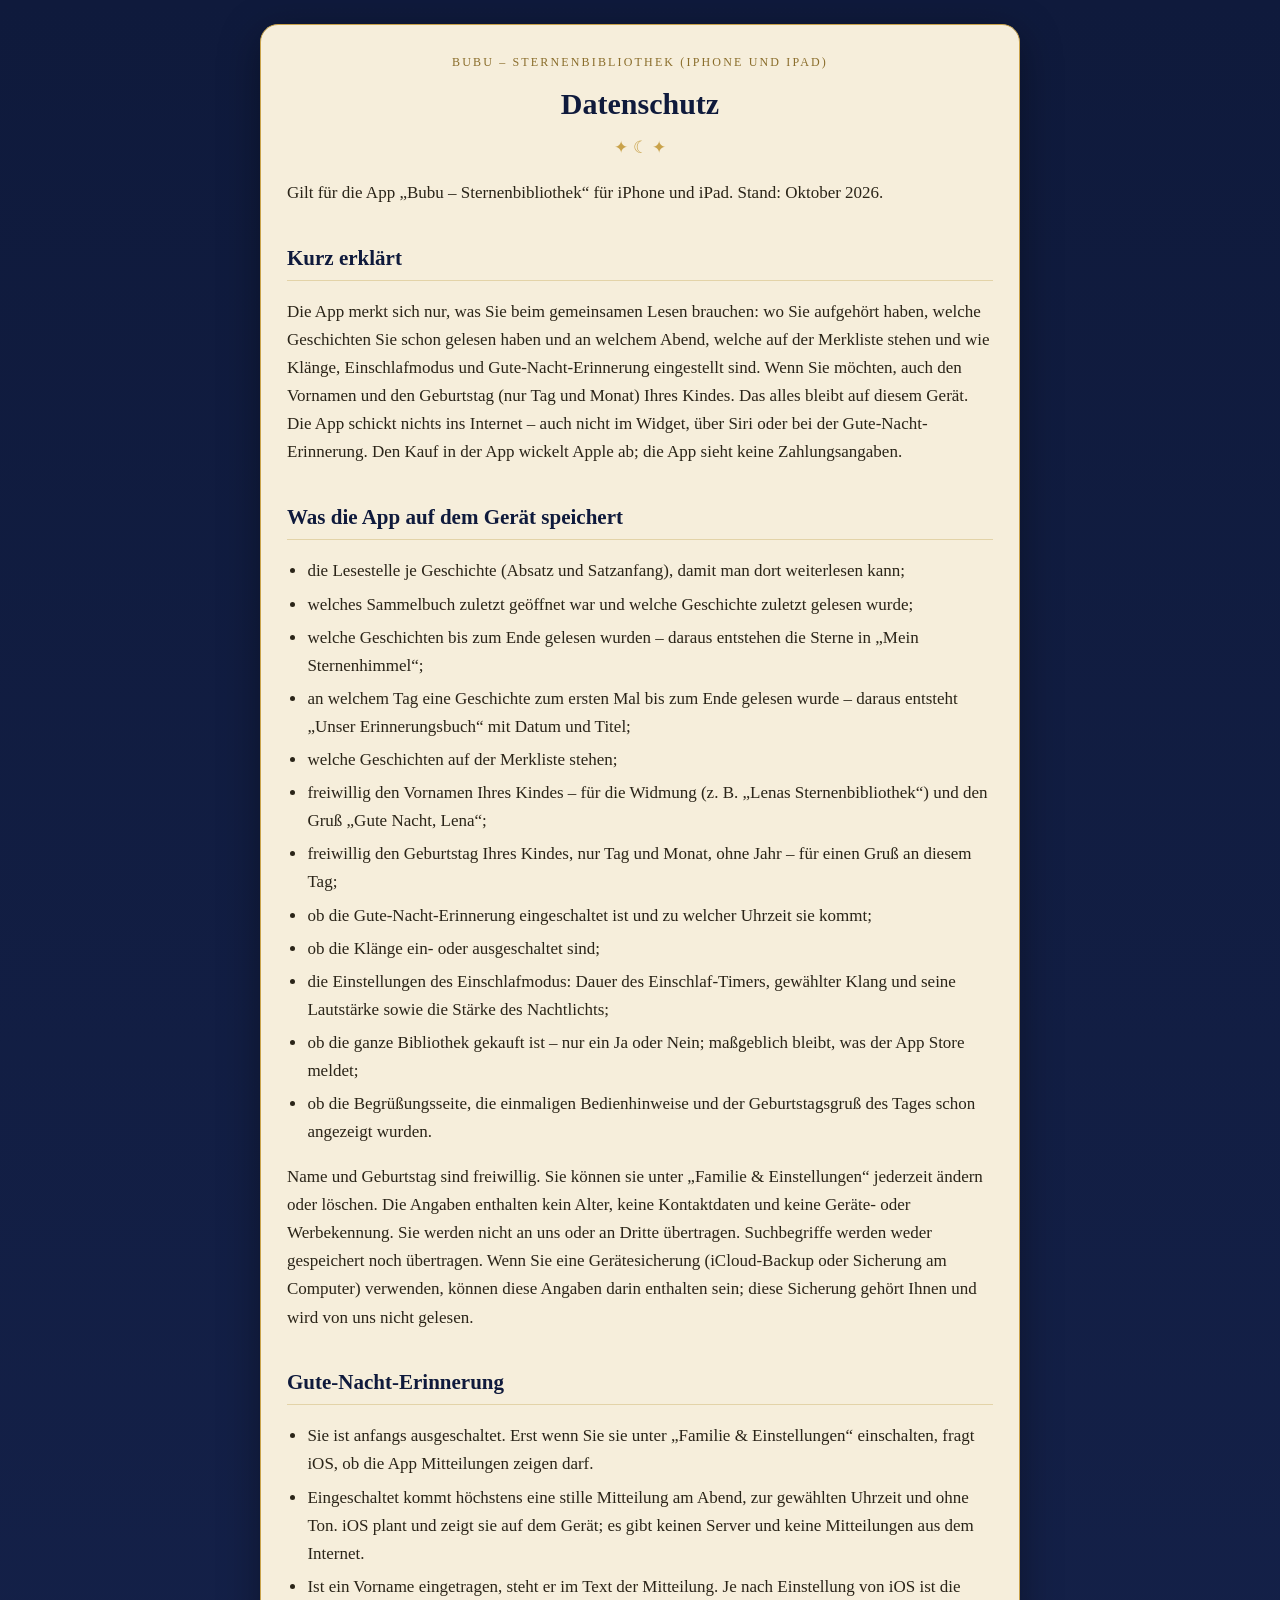
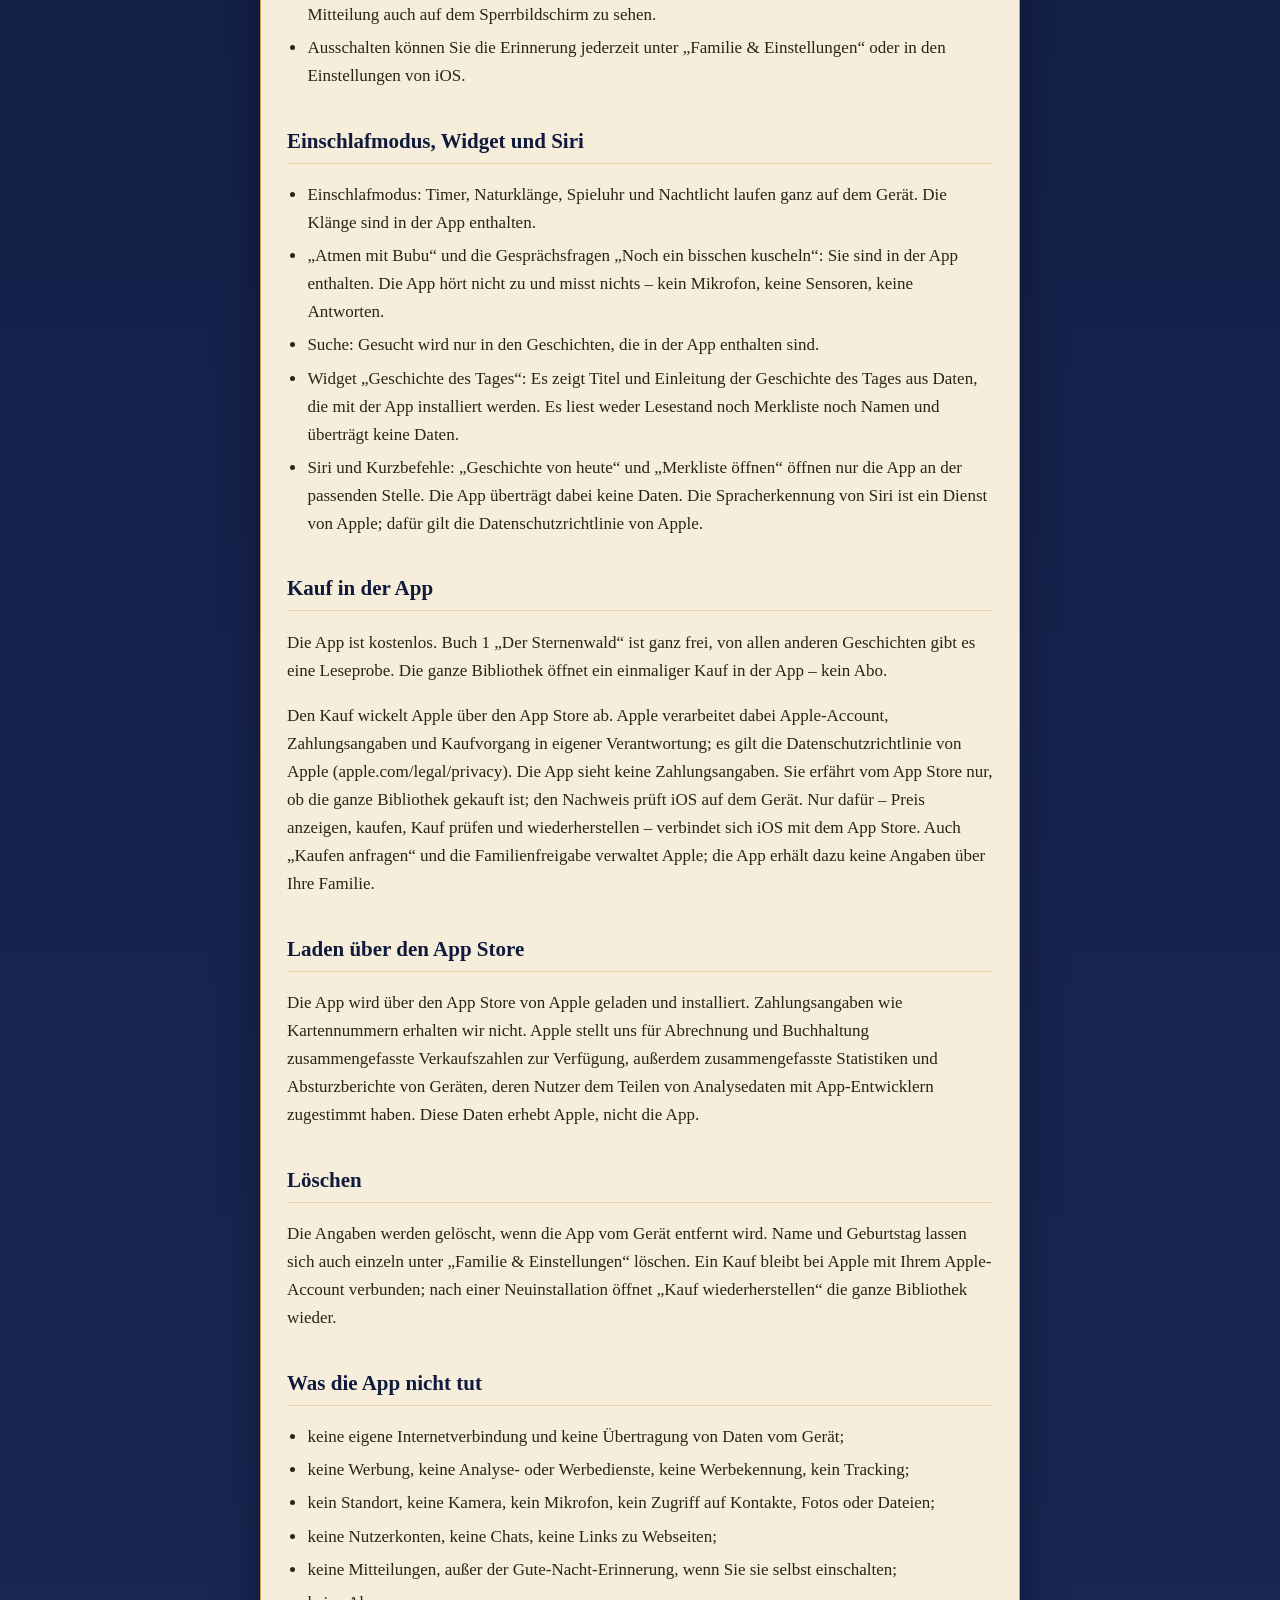
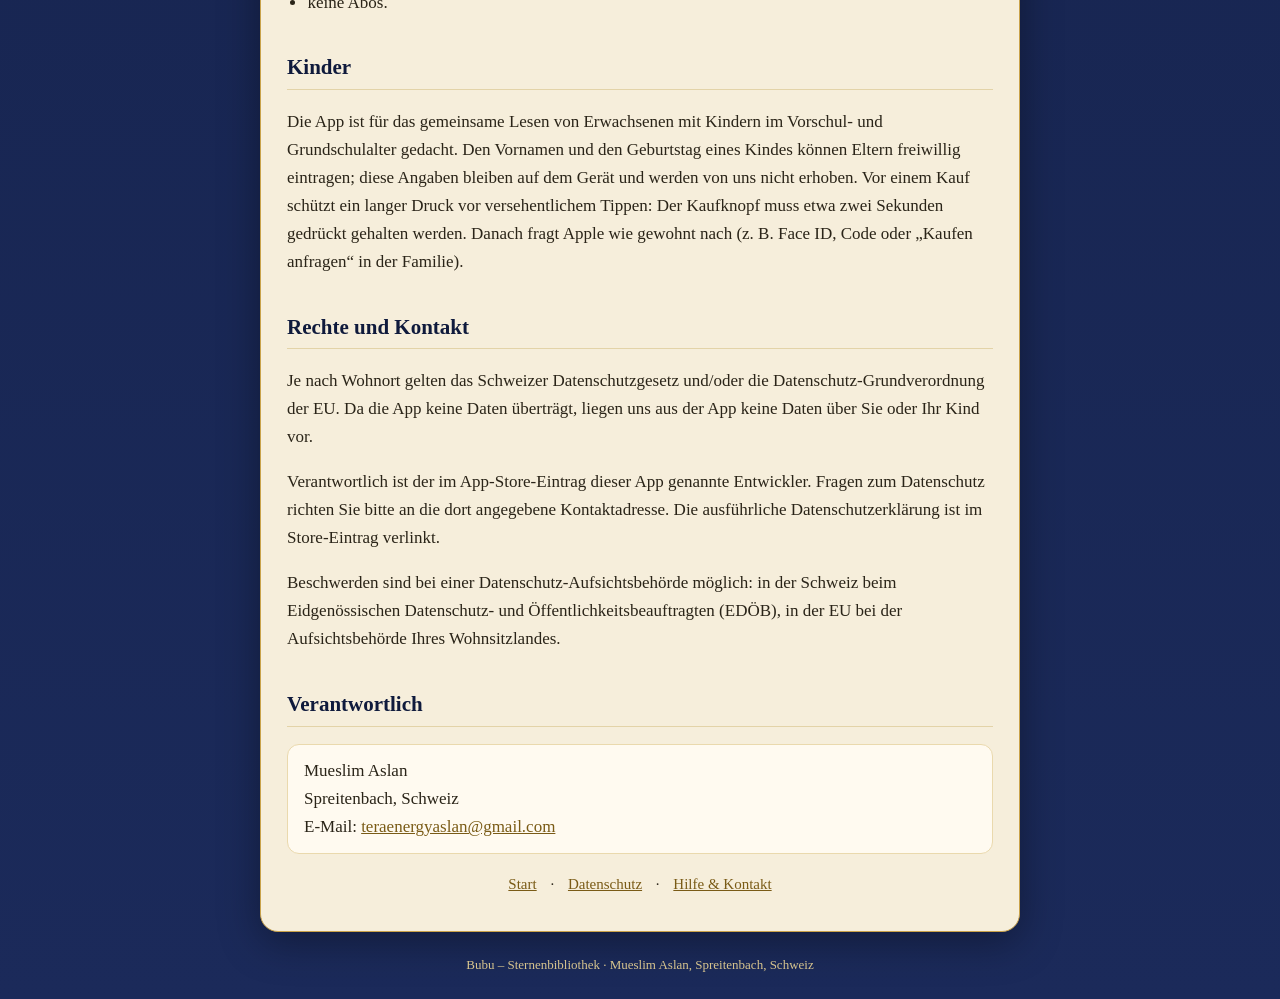
==== datenschutz.html @ 927ec8c0 "Webseite: Start, Datenschutz, Hilfe & Kontakt Co-Authored-By: Claude Opus 5.5 <noreply@anthropic.com" ====
<!doctype html>
<html lang="de"><head><meta charset="utf-8"><meta name="viewport" content="width=device-width,initial-scale=1">
<title>Datenschutz – Bubu – Sternenbibliothek</title><link rel="stylesheet" href="stil.css"></head>
<body><main><header><div class="ober">Bubu – Sternenbibliothek (iPhone und iPad)</div><h1>Datenschutz</h1><div class="stern">✦ ☾ ✦</div></header>
<p>Gilt für die App „Bubu – Sternenbibliothek“ für iPhone und iPad. Stand: Oktober 2026.</p>
<h2>Kurz erklärt</h2>
<p>Die App merkt sich nur, was Sie beim gemeinsamen Lesen brauchen: wo Sie aufgehört haben, welche Geschichten Sie schon gelesen haben und an welchem Abend, welche auf der Merkliste stehen und wie Klänge, Einschlafmodus und Gute-Nacht-Erinnerung eingestellt sind. Wenn Sie möchten, auch den Vornamen und den Geburtstag (nur Tag und Monat) Ihres Kindes. Das alles bleibt auf diesem Gerät. Die App schickt nichts ins Internet – auch nicht im Widget, über Siri oder bei der Gute-Nacht-Erinnerung. Den Kauf in der App wickelt Apple ab; die App sieht keine Zahlungsangaben.</p>
<h2>Was die App auf dem Gerät speichert</h2>
<ul>
<li>die Lesestelle je Geschichte (Absatz und Satzanfang), damit man dort weiterlesen kann;</li>
<li>welches Sammelbuch zuletzt geöffnet war und welche Geschichte zuletzt gelesen wurde;</li>
<li>welche Geschichten bis zum Ende gelesen wurden – daraus entstehen die Sterne in „Mein Sternenhimmel“;</li>
<li>an welchem Tag eine Geschichte zum ersten Mal bis zum Ende gelesen wurde – daraus entsteht „Unser Erinnerungsbuch“ mit Datum und Titel;</li>
<li>welche Geschichten auf der Merkliste stehen;</li>
<li>freiwillig den Vornamen Ihres Kindes – für die Widmung (z. B. „Lenas Sternenbibliothek“) und den Gruß „Gute Nacht, Lena“;</li>
<li>freiwillig den Geburtstag Ihres Kindes, nur Tag und Monat, ohne Jahr – für einen Gruß an diesem Tag;</li>
<li>ob die Gute-Nacht-Erinnerung eingeschaltet ist und zu welcher Uhrzeit sie kommt;</li>
<li>ob die Klänge ein- oder ausgeschaltet sind;</li>
<li>die Einstellungen des Einschlafmodus: Dauer des Einschlaf-Timers, gewählter Klang und seine Lautstärke sowie die Stärke des Nachtlichts;</li>
<li>ob die ganze Bibliothek gekauft ist – nur ein Ja oder Nein; maßgeblich bleibt, was der App Store meldet;</li>
<li>ob die Begrüßungsseite, die einmaligen Bedienhinweise und der Geburtstagsgruß des Tages schon angezeigt wurden.</li>
</ul>
<p>Name und Geburtstag sind freiwillig. Sie können sie unter „Familie &amp; Einstellungen“ jederzeit ändern oder löschen. Die Angaben enthalten kein Alter, keine Kontaktdaten und keine Geräte- oder Werbekennung. Sie werden nicht an uns oder an Dritte übertragen. Suchbegriffe werden weder gespeichert noch übertragen. Wenn Sie eine Gerätesicherung (iCloud-Backup oder Sicherung am Computer) verwenden, können diese Angaben darin enthalten sein; diese Sicherung gehört Ihnen und wird von uns nicht gelesen.</p>
<h2>Gute-Nacht-Erinnerung</h2>
<ul>
<li>Sie ist anfangs ausgeschaltet. Erst wenn Sie sie unter „Familie &amp; Einstellungen“ einschalten, fragt iOS, ob die App Mitteilungen zeigen darf.</li>
<li>Eingeschaltet kommt höchstens eine stille Mitteilung am Abend, zur gewählten Uhrzeit und ohne Ton. iOS plant und zeigt sie auf dem Gerät; es gibt keinen Server und keine Mitteilungen aus dem Internet.</li>
<li>Ist ein Vorname eingetragen, steht er im Text der Mitteilung. Je nach Einstellung von iOS ist die Mitteilung auch auf dem Sperrbildschirm zu sehen.</li>
<li>Ausschalten können Sie die Erinnerung jederzeit unter „Familie &amp; Einstellungen“ oder in den Einstellungen von iOS.</li>
</ul>
<h2>Einschlafmodus, Widget und Siri</h2>
<ul>
<li>Einschlafmodus: Timer, Naturklänge, Spieluhr und Nachtlicht laufen ganz auf dem Gerät. Die Klänge sind in der App enthalten.</li>
<li>„Atmen mit Bubu“ und die Gesprächsfragen „Noch ein bisschen kuscheln“: Sie sind in der App enthalten. Die App hört nicht zu und misst nichts – kein Mikrofon, keine Sensoren, keine Antworten.</li>
<li>Suche: Gesucht wird nur in den Geschichten, die in der App enthalten sind.</li>
<li>Widget „Geschichte des Tages“: Es zeigt Titel und Einleitung der Geschichte des Tages aus Daten, die mit der App installiert werden. Es liest weder Lesestand noch Merkliste noch Namen und überträgt keine Daten.</li>
<li>Siri und Kurzbefehle: „Geschichte von heute“ und „Merkliste öffnen“ öffnen nur die App an der passenden Stelle. Die App überträgt dabei keine Daten. Die Spracherkennung von Siri ist ein Dienst von Apple; dafür gilt die Datenschutzrichtlinie von Apple.</li>
</ul>
<h2>Kauf in der App</h2>
<p>Die App ist kostenlos. Buch 1 „Der Sternenwald“ ist ganz frei, von allen anderen Geschichten gibt es eine Leseprobe. Die ganze Bibliothek öffnet ein einmaliger Kauf in der App – kein Abo.</p>
<p>Den Kauf wickelt Apple über den App Store ab. Apple verarbeitet dabei Apple-Account, Zahlungsangaben und Kaufvorgang in eigener Verantwortung; es gilt die Datenschutzrichtlinie von Apple (apple.com/legal/privacy). Die App sieht keine Zahlungsangaben. Sie erfährt vom App Store nur, ob die ganze Bibliothek gekauft ist; den Nachweis prüft iOS auf dem Gerät. Nur dafür – Preis anzeigen, kaufen, Kauf prüfen und wiederherstellen – verbindet sich iOS mit dem App Store. Auch „Kaufen anfragen“ und die Familienfreigabe verwaltet Apple; die App erhält dazu keine Angaben über Ihre Familie.</p>
<h2>Laden über den App Store</h2>
<p>Die App wird über den App Store von Apple geladen und installiert. Zahlungsangaben wie Kartennummern erhalten wir nicht. Apple stellt uns für Abrechnung und Buchhaltung zusammengefasste Verkaufszahlen zur Verfügung, außerdem zusammengefasste Statistiken und Absturzberichte von Geräten, deren Nutzer dem Teilen von Analysedaten mit App-Entwicklern zugestimmt haben. Diese Daten erhebt Apple, nicht die App.</p>
<h2>Löschen</h2>
<p>Die Angaben werden gelöscht, wenn die App vom Gerät entfernt wird. Name und Geburtstag lassen sich auch einzeln unter „Familie &amp; Einstellungen“ löschen. Ein Kauf bleibt bei Apple mit Ihrem Apple-Account verbunden; nach einer Neuinstallation öffnet „Kauf wiederherstellen“ die ganze Bibliothek wieder.</p>
<h2>Was die App nicht tut</h2>
<ul>
<li>keine eigene Internetverbindung und keine Übertragung von Daten vom Gerät;</li>
<li>keine Werbung, keine Analyse- oder Werbedienste, keine Werbekennung, kein Tracking;</li>
<li>kein Standort, keine Kamera, kein Mikrofon, kein Zugriff auf Kontakte, Fotos oder Dateien;</li>
<li>keine Nutzerkonten, keine Chats, keine Links zu Webseiten;</li>
<li>keine Mitteilungen, außer der Gute-Nacht-Erinnerung, wenn Sie sie selbst einschalten;</li>
<li>keine Abos.</li>
</ul>
<h2>Kinder</h2>
<p>Die App ist für das gemeinsame Lesen von Erwachsenen mit Kindern im Vorschul- und Grundschulalter gedacht. Den Vornamen und den Geburtstag eines Kindes können Eltern freiwillig eintragen; diese Angaben bleiben auf dem Gerät und werden von uns nicht erhoben. Vor einem Kauf schützt ein langer Druck vor versehentlichem Tippen: Der Kaufknopf muss etwa zwei Sekunden gedrückt gehalten werden. Danach fragt Apple wie gewohnt nach (z. B. Face ID, Code oder „Kaufen anfragen“ in der Familie).</p>
<h2>Rechte und Kontakt</h2>
<p>Je nach Wohnort gelten das Schweizer Datenschutzgesetz und/oder die Datenschutz-Grundverordnung der EU. Da die App keine Daten überträgt, liegen uns aus der App keine Daten über Sie oder Ihr Kind vor.</p>
<p>Verantwortlich ist der im App-Store-Eintrag dieser App genannte Entwickler. Fragen zum Datenschutz richten Sie bitte an die dort angegebene Kontaktadresse. Die ausführliche Datenschutzerklärung ist im Store-Eintrag verlinkt.</p>
<p>Beschwerden sind bei einer Datenschutz-Aufsichtsbehörde möglich: in der Schweiz beim Eidgenössischen Datenschutz- und Öffentlichkeitsbeauftragten (EDÖB), in der EU bei der Aufsichtsbehörde Ihres Wohnsitzlandes.</p>
<h2>Verantwortlich</h2><div class="karte">Mueslim Aslan<br>Spreitenbach, Schweiz<br>E-Mail: <a href="mailto:teraenergyaslan@gmail.com">teraenergyaslan@gmail.com</a></div>
<nav><a href="index.html">Start</a> · <a href="datenschutz.html">Datenschutz</a> · <a href="hilfe.html">Hilfe &amp; Kontakt</a></nav></main><footer>Bubu – Sternenbibliothek · Mueslim Aslan, Spreitenbach, Schweiz</footer></body></html>
---- stil.css ----
:root{--nacht:#0f1a3c;--nacht2:#1b2a5a;--gold:#c9a24a;--pergament:#f6eedb;--tinte:#2a2418}
*{box-sizing:border-box}body{margin:0;background:linear-gradient(#0f1a3c,#1b2a5a);color:var(--tinte);font:17px/1.65 Georgia,"Times New Roman",serif;padding:24px 16px}
main{max-width:760px;margin:0 auto;background:var(--pergament);border:1px solid var(--gold);border-radius:18px;padding:28px 26px;box-shadow:0 10px 40px rgba(0,0,0,.35)}
header{text-align:center;margin-bottom:8px}header .ober{letter-spacing:.18em;font-size:12px;color:#8a6d2b;text-transform:uppercase}
h1{font-size:30px;margin:.2em 0 .1em;color:var(--nacht)}h2{font-size:21px;color:var(--nacht);margin-top:1.6em;border-bottom:1px solid #e3d3a8;padding-bottom:.2em}
a{color:#7a5b16}nav{text-align:center;margin:18px 0 6px;font-size:15px}nav a{margin:0 10px}
.stern{text-align:center;color:var(--gold);margin:6px 0 14px}footer{text-align:center;color:#d8c58f;font-size:13px;margin-top:22px}
ul{padding-left:1.2em}li{margin:.3em 0}.karte{background:#fffaf0;border:1px solid #ead9ad;border-radius:12px;padding:12px 16px;margin:12px 0}
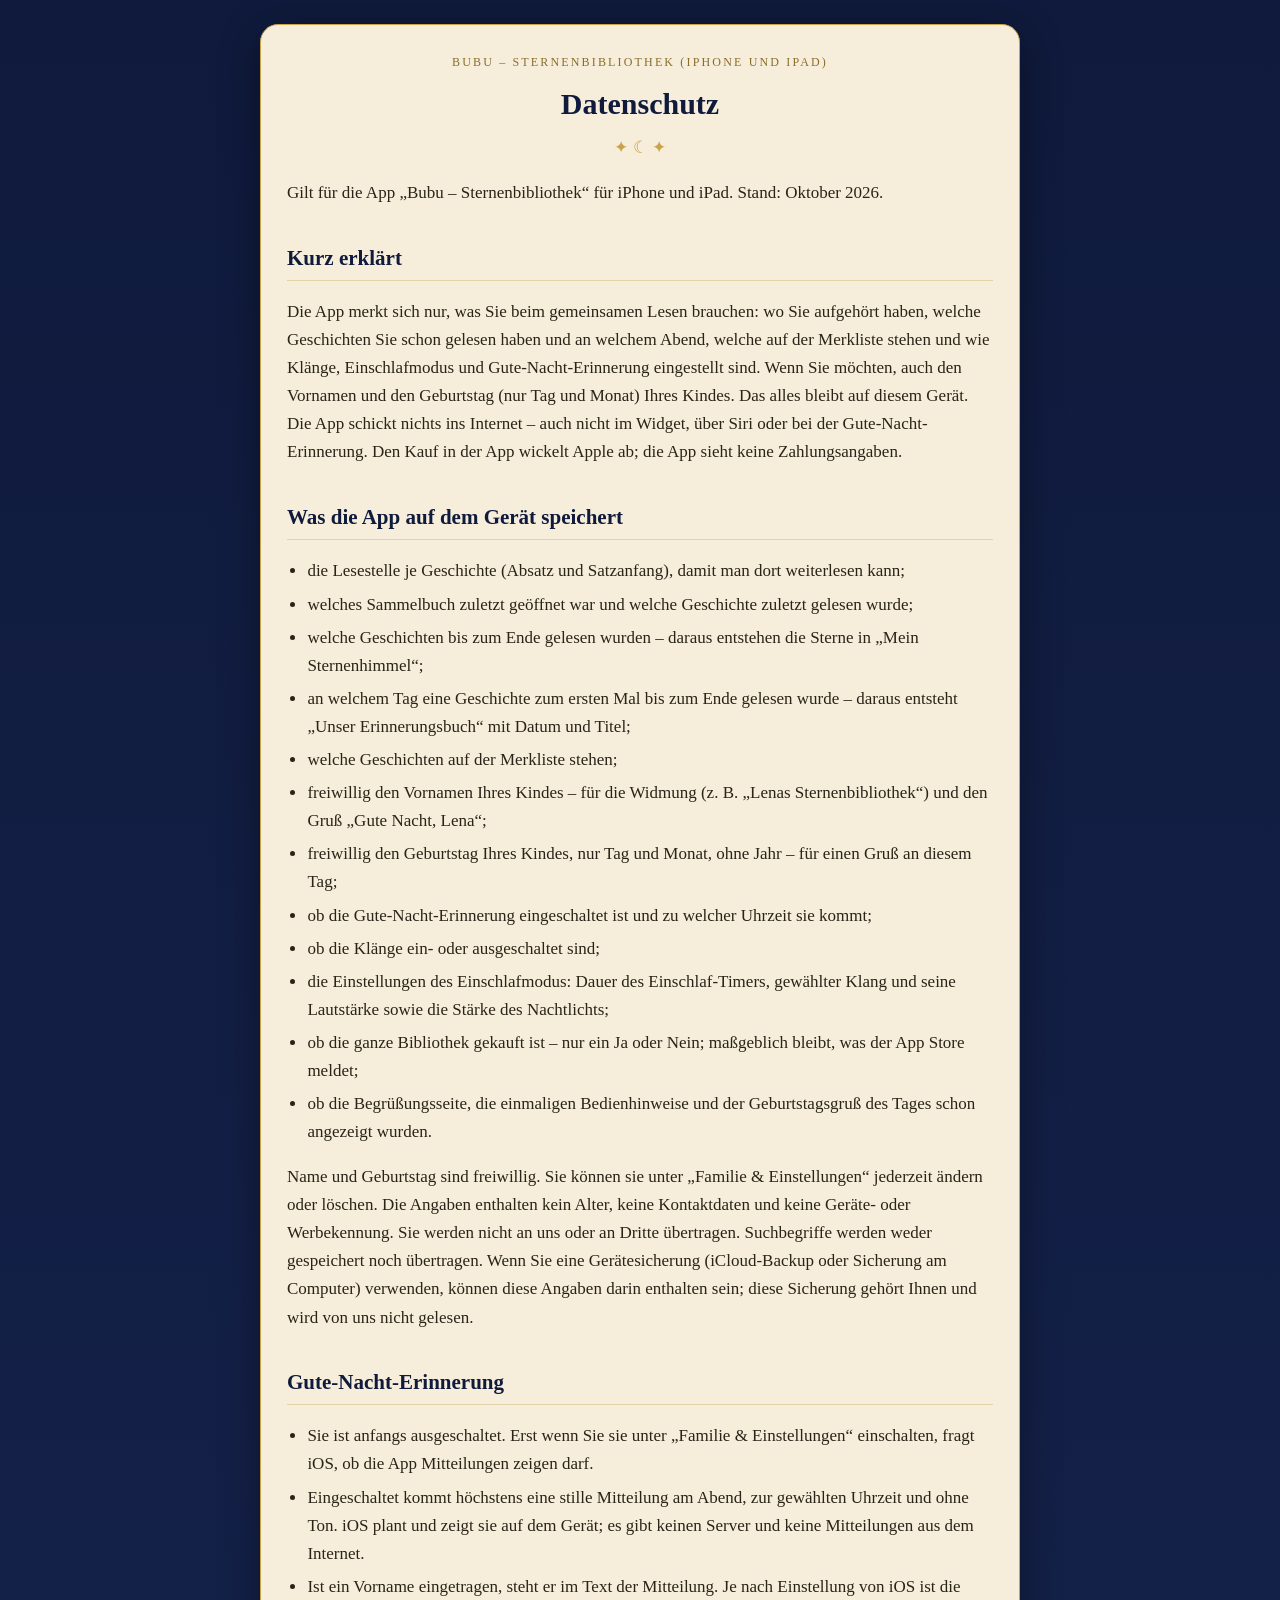
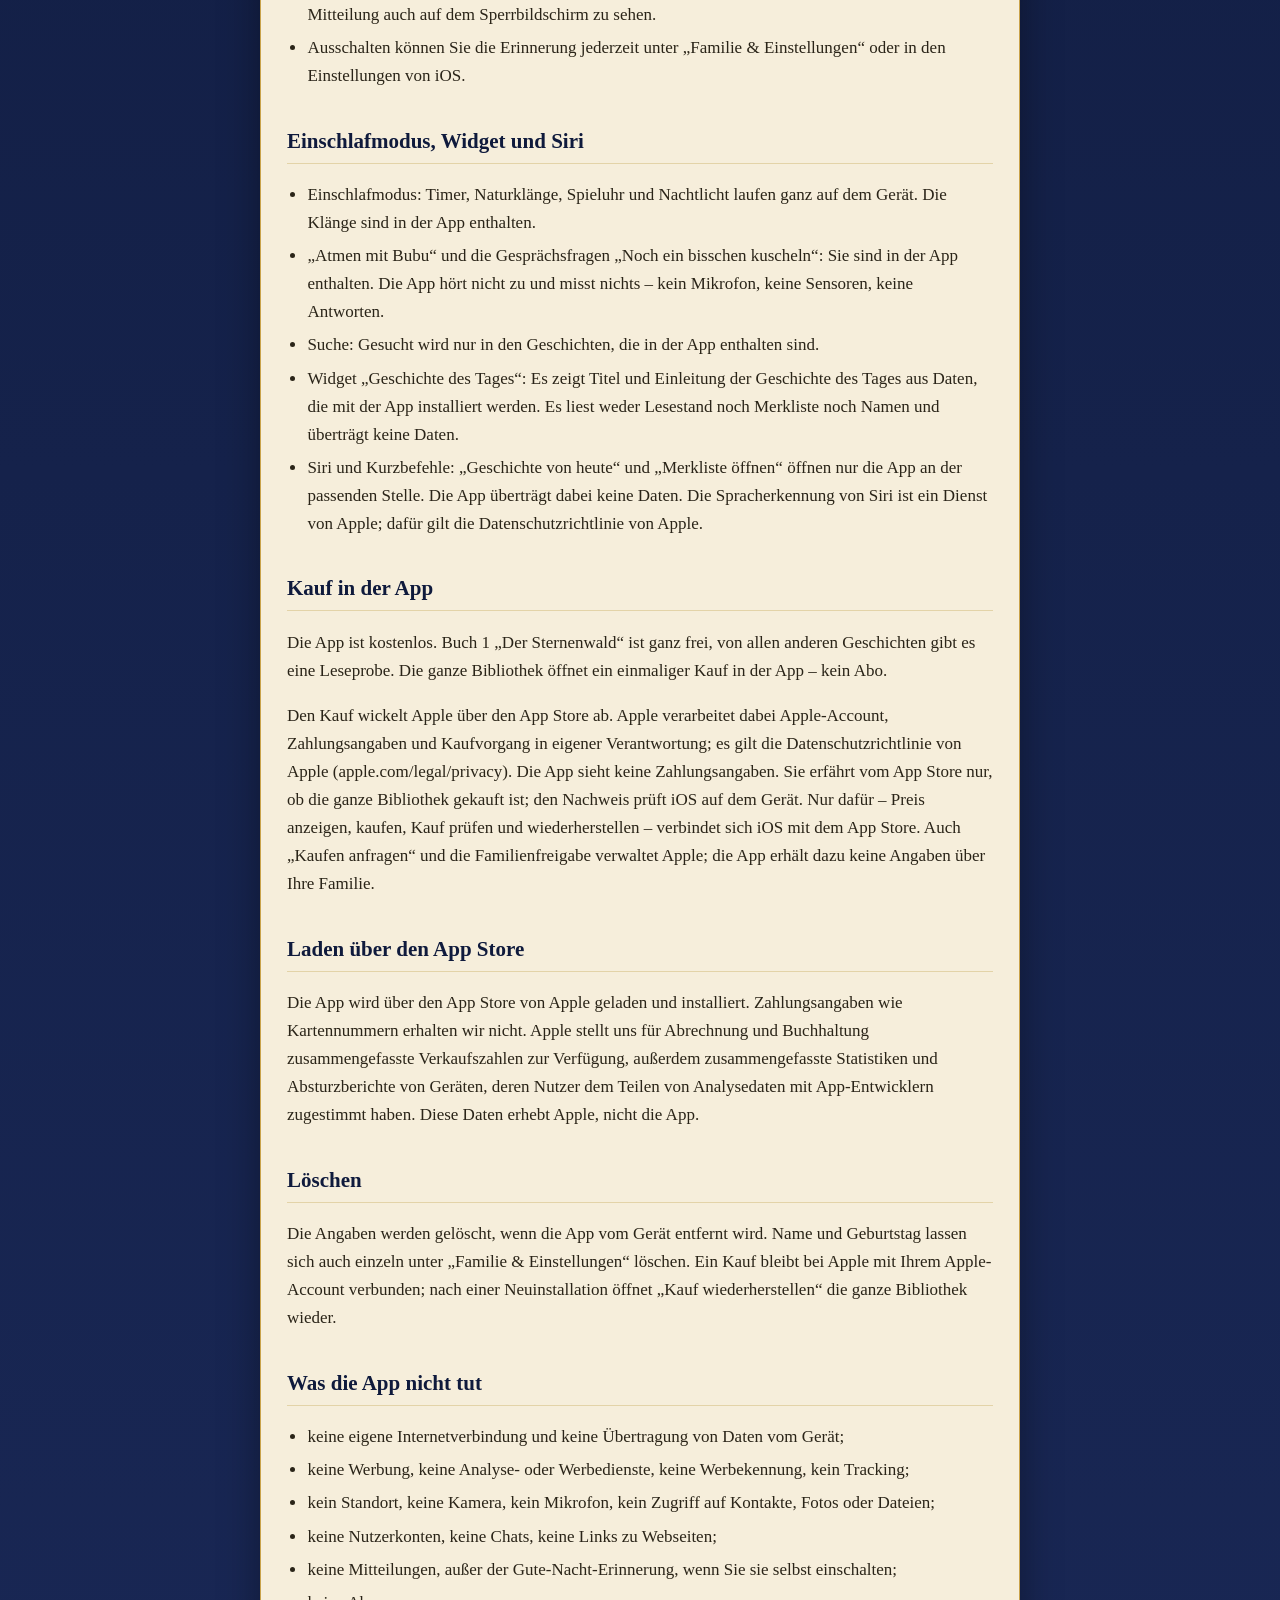
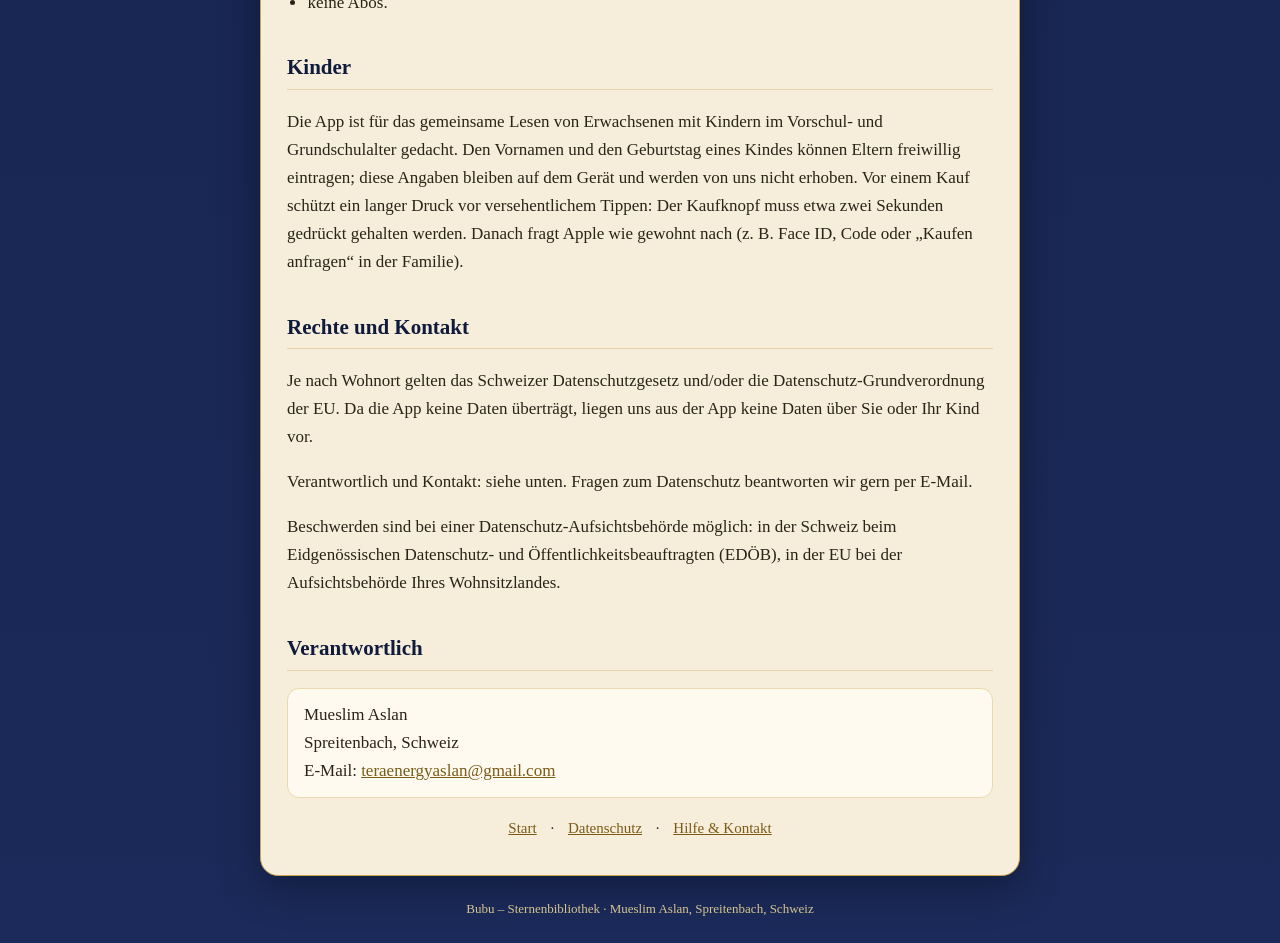
==== commit bf5a54f4: "Hilfe: Lese-Sperre genauer, Datenschutz: Kontakt ohne Selbstverweis Co-Authored-By: Claude Opus 5.5 " ====
--- a/datenschutz.html
+++ b/datenschutz.html
@@ -56,7 +56,7 @@
 <p>Die App ist für das gemeinsame Lesen von Erwachsenen mit Kindern im Vorschul- und Grundschulalter gedacht. Den Vornamen und den Geburtstag eines Kindes können Eltern freiwillig eintragen; diese Angaben bleiben auf dem Gerät und werden von uns nicht erhoben. Vor einem Kauf schützt ein langer Druck vor versehentlichem Tippen: Der Kaufknopf muss etwa zwei Sekunden gedrückt gehalten werden. Danach fragt Apple wie gewohnt nach (z. B. Face ID, Code oder „Kaufen anfragen“ in der Familie).</p>
 <h2>Rechte und Kontakt</h2>
 <p>Je nach Wohnort gelten das Schweizer Datenschutzgesetz und/oder die Datenschutz-Grundverordnung der EU. Da die App keine Daten überträgt, liegen uns aus der App keine Daten über Sie oder Ihr Kind vor.</p>
-<p>Verantwortlich ist der im App-Store-Eintrag dieser App genannte Entwickler. Fragen zum Datenschutz richten Sie bitte an die dort angegebene Kontaktadresse. Die ausführliche Datenschutzerklärung ist im Store-Eintrag verlinkt.</p>
+<p>Verantwortlich und Kontakt: siehe unten. Fragen zum Datenschutz beantworten wir gern per E-Mail.</p>
 <p>Beschwerden sind bei einer Datenschutz-Aufsichtsbehörde möglich: in der Schweiz beim Eidgenössischen Datenschutz- und Öffentlichkeitsbeauftragten (EDÖB), in der EU bei der Aufsichtsbehörde Ihres Wohnsitzlandes.</p>
 <h2>Verantwortlich</h2><div class="karte">Mueslim Aslan<br>Spreitenbach, Schweiz<br>E-Mail: <a href="mailto:teraenergyaslan@gmail.com">teraenergyaslan@gmail.com</a></div>
 <nav><a href="index.html">Start</a> · <a href="datenschutz.html">Datenschutz</a> · <a href="hilfe.html">Hilfe &amp; Kontakt</a></nav></main><footer>Bubu – Sternenbibliothek · Mueslim Aslan, Spreitenbach, Schweiz</footer></body></html>
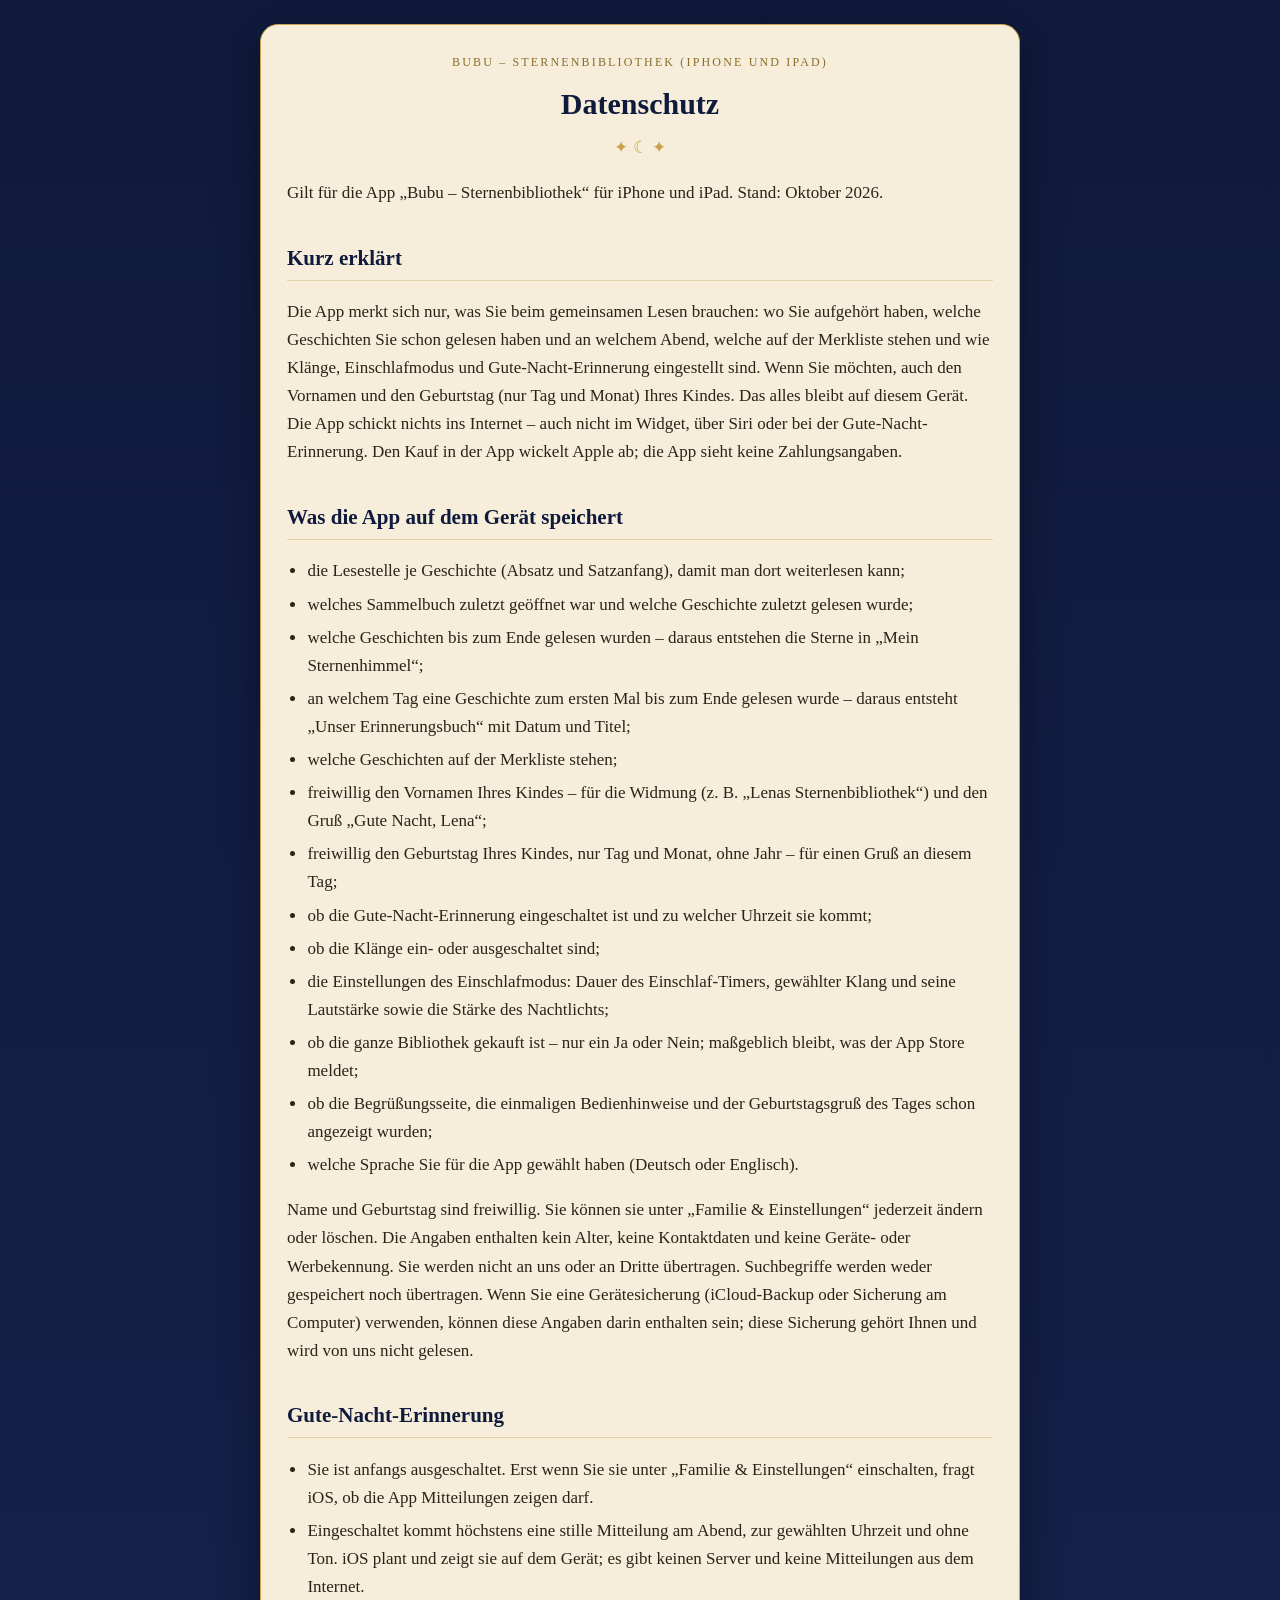
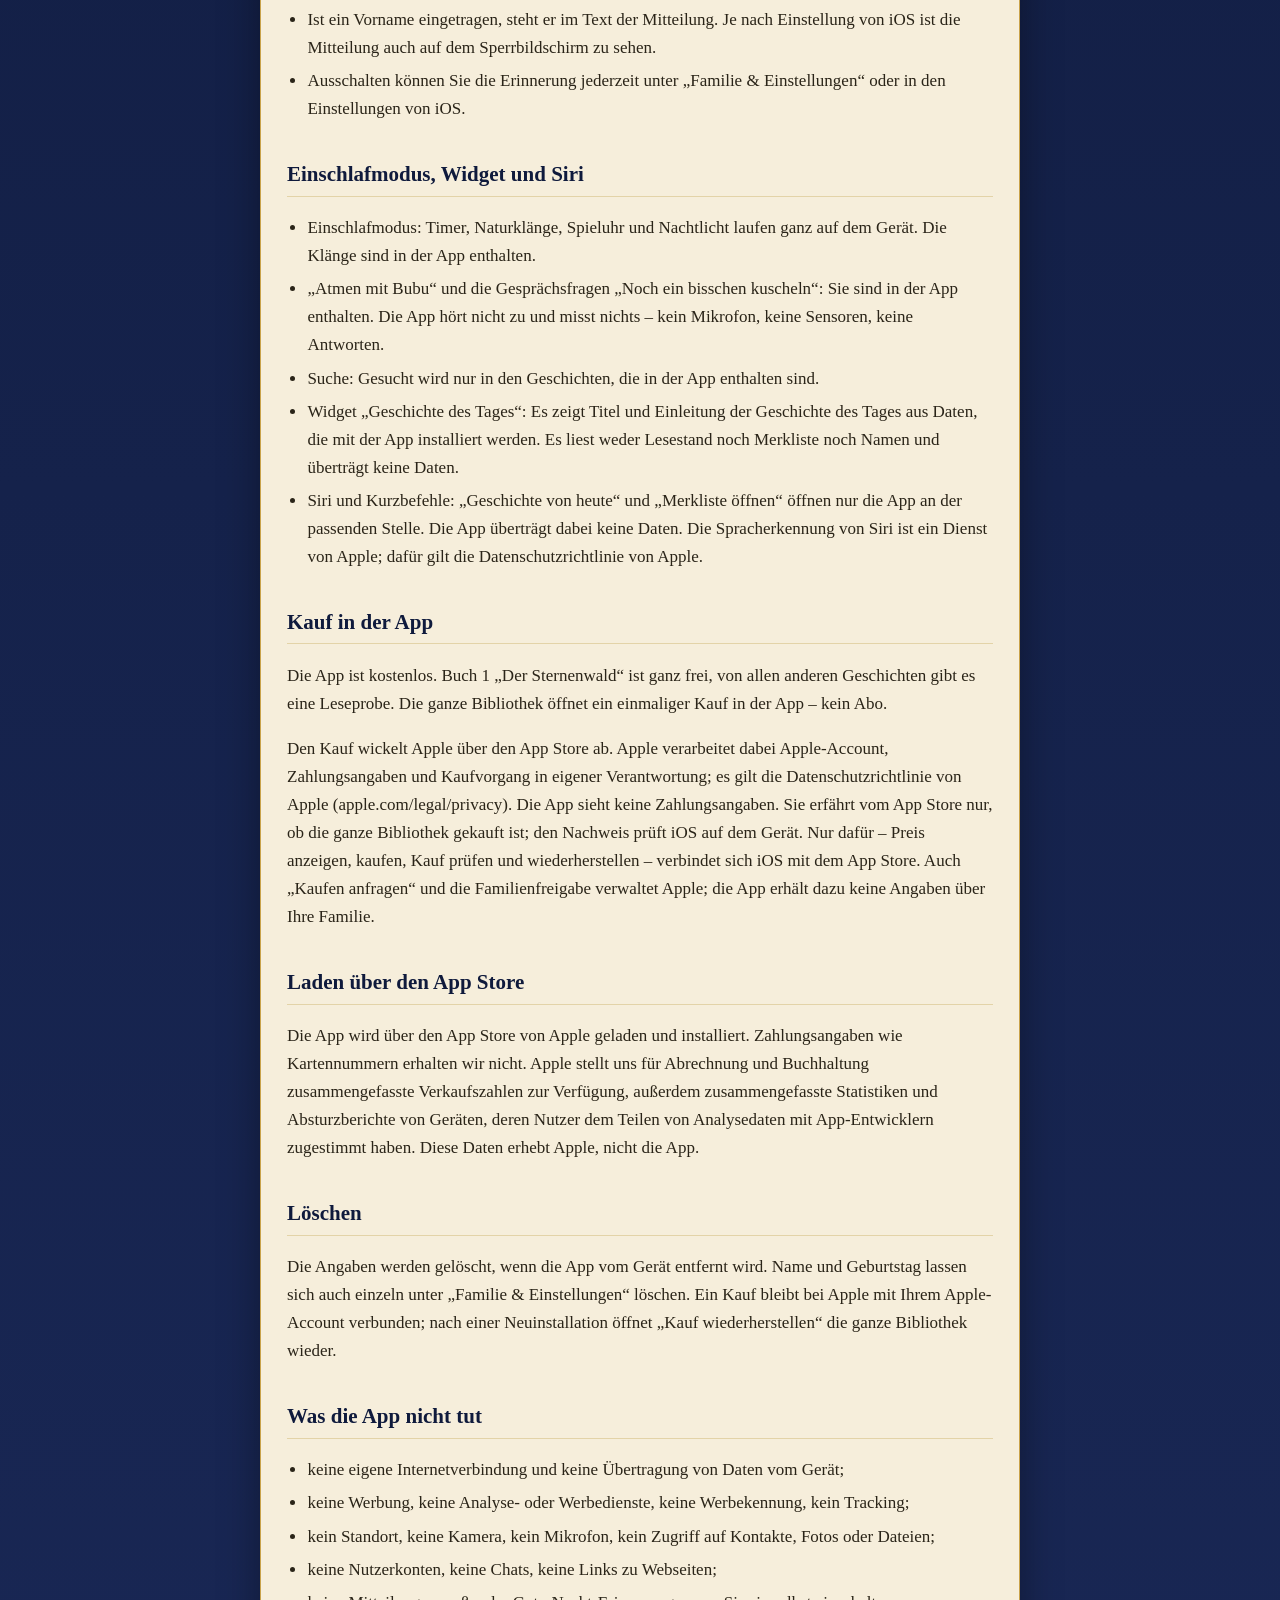
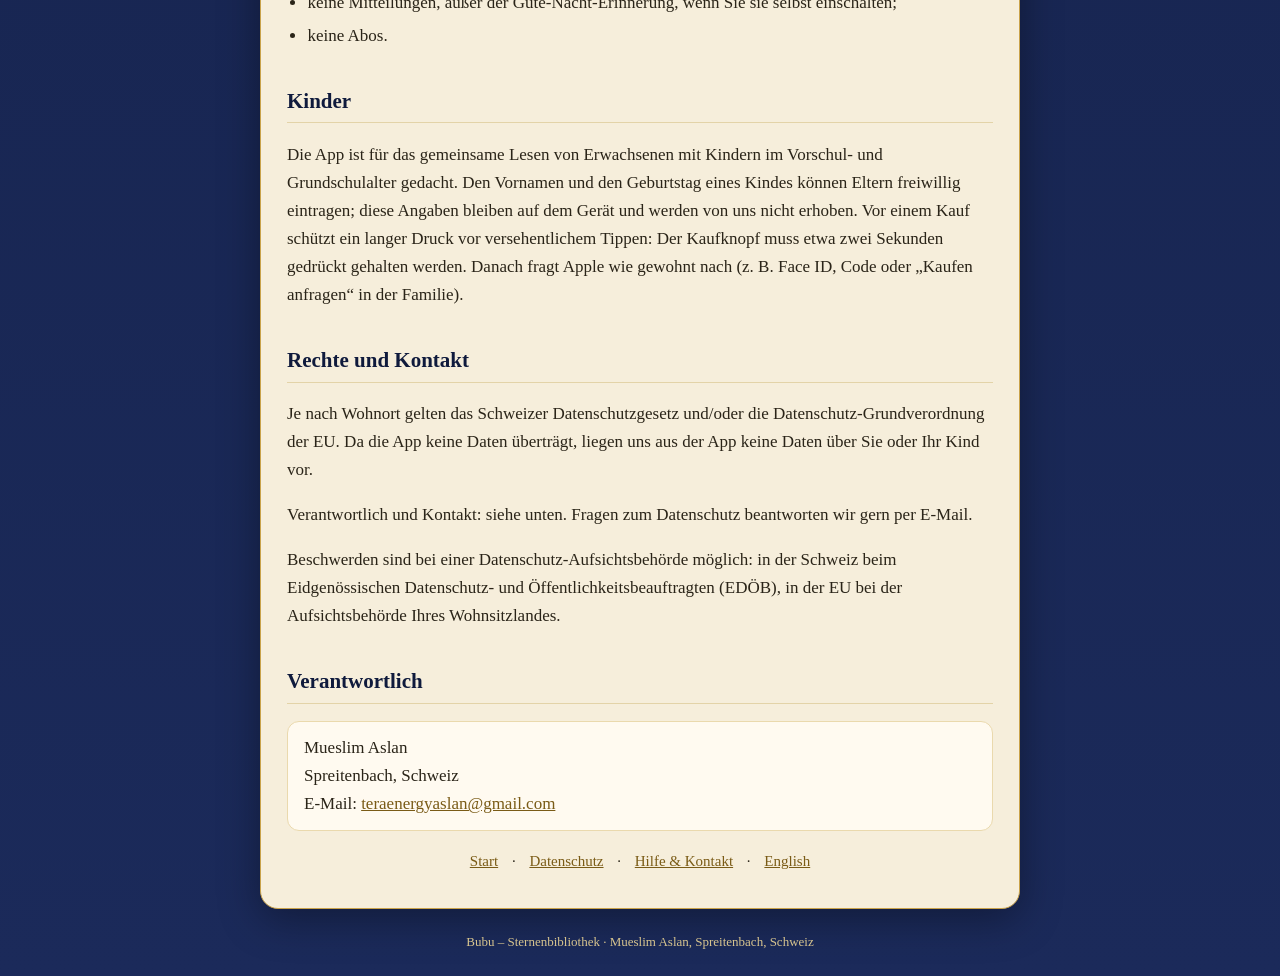
==== commit 432ce945: "Webseite auf Englisch (en/: Start, Privacy, Help) und Hinweis auf die Sprachwahl Co-Authored-By: Cla" ====
--- a/datenschutz.html
+++ b/datenschutz.html
@@ -18,7 +18,8 @@
 <li>ob die Klänge ein- oder ausgeschaltet sind;</li>
 <li>die Einstellungen des Einschlafmodus: Dauer des Einschlaf-Timers, gewählter Klang und seine Lautstärke sowie die Stärke des Nachtlichts;</li>
 <li>ob die ganze Bibliothek gekauft ist – nur ein Ja oder Nein; maßgeblich bleibt, was der App Store meldet;</li>
-<li>ob die Begrüßungsseite, die einmaligen Bedienhinweise und der Geburtstagsgruß des Tages schon angezeigt wurden.</li>
+<li>ob die Begrüßungsseite, die einmaligen Bedienhinweise und der Geburtstagsgruß des Tages schon angezeigt wurden;</li>
+<li>welche Sprache Sie für die App gewählt haben (Deutsch oder Englisch).</li>
 </ul>
 <p>Name und Geburtstag sind freiwillig. Sie können sie unter „Familie &amp; Einstellungen“ jederzeit ändern oder löschen. Die Angaben enthalten kein Alter, keine Kontaktdaten und keine Geräte- oder Werbekennung. Sie werden nicht an uns oder an Dritte übertragen. Suchbegriffe werden weder gespeichert noch übertragen. Wenn Sie eine Gerätesicherung (iCloud-Backup oder Sicherung am Computer) verwenden, können diese Angaben darin enthalten sein; diese Sicherung gehört Ihnen und wird von uns nicht gelesen.</p>
 <h2>Gute-Nacht-Erinnerung</h2>
@@ -59,4 +60,4 @@
 <p>Verantwortlich und Kontakt: siehe unten. Fragen zum Datenschutz beantworten wir gern per E-Mail.</p>
 <p>Beschwerden sind bei einer Datenschutz-Aufsichtsbehörde möglich: in der Schweiz beim Eidgenössischen Datenschutz- und Öffentlichkeitsbeauftragten (EDÖB), in der EU bei der Aufsichtsbehörde Ihres Wohnsitzlandes.</p>
 <h2>Verantwortlich</h2><div class="karte">Mueslim Aslan<br>Spreitenbach, Schweiz<br>E-Mail: <a href="mailto:teraenergyaslan@gmail.com">teraenergyaslan@gmail.com</a></div>
-<nav><a href="index.html">Start</a> · <a href="datenschutz.html">Datenschutz</a> · <a href="hilfe.html">Hilfe &amp; Kontakt</a></nav></main><footer>Bubu – Sternenbibliothek · Mueslim Aslan, Spreitenbach, Schweiz</footer></body></html>
+<nav><a href="index.html">Start</a> · <a href="datenschutz.html">Datenschutz</a> · <a href="hilfe.html">Hilfe &amp; Kontakt</a> · <a href="en/index.html">English</a></nav></main><footer>Bubu – Sternenbibliothek · Mueslim Aslan, Spreitenbach, Schweiz</footer></body></html>
